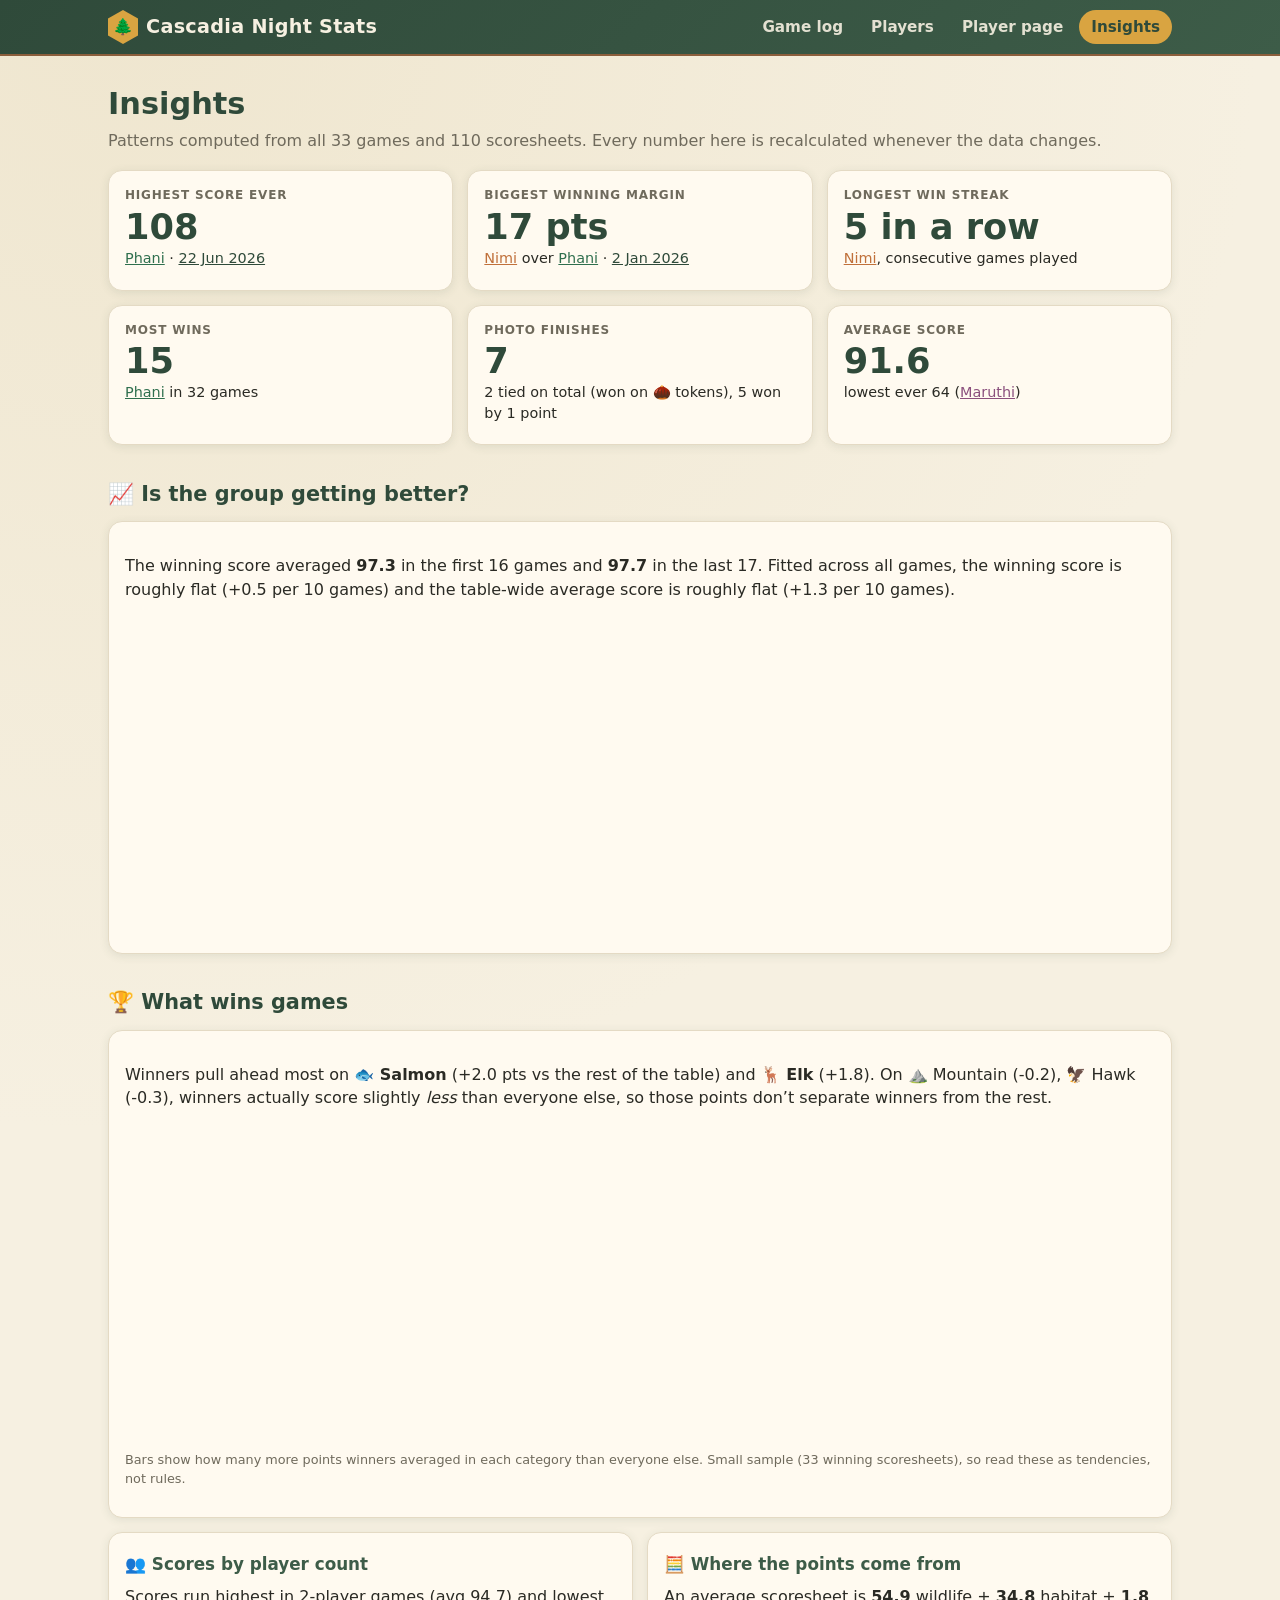
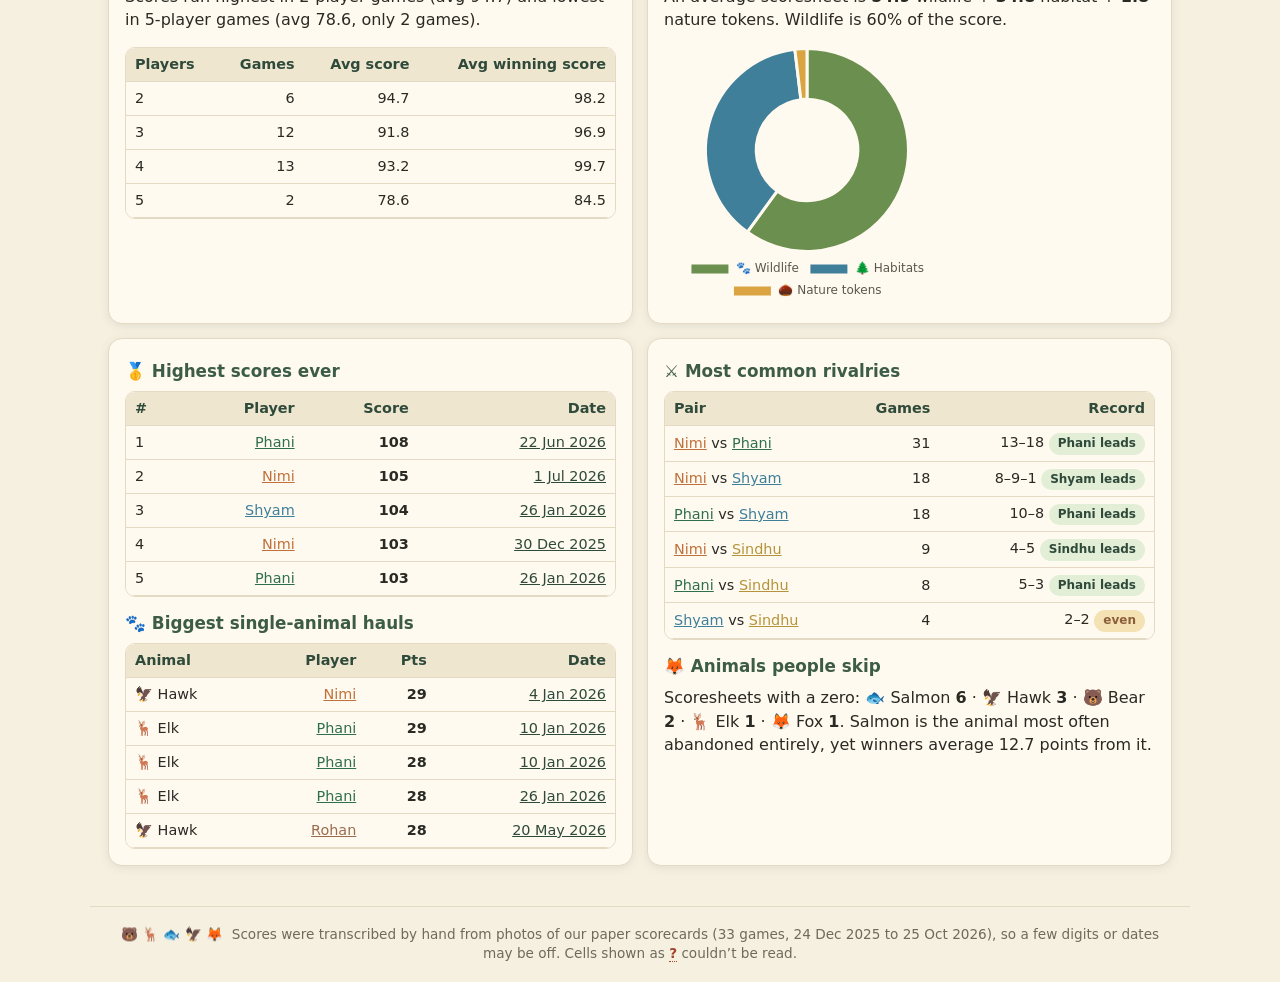
==== insights.html @ d5b33c32 "Cascadia stats site Co-authored-by: Phani Srikanth <binga@users.noreply.github.com>" ====
<!doctype html><html lang="en"><head><meta charset="utf-8"><meta name="viewport" content="width=device-width,initial-scale=1">
<title>Insights · Cascadia Night Stats</title><link rel="stylesheet" href="style.css">
<link rel="icon" href="data:image/svg+xml,<svg xmlns='http://www.w3.org/2000/svg' viewBox='0 0 100 100'><text y='.9em' font-size='90'>🌲</text></svg>">
</head><body>
<main>
  <h1>Insights</h1>
  <p class="lede" id="lede"></p>
  <div class="grid heads" id="heads"></div>

  <h2>📈 Is the group getting better?</h2>
  <div class="card"><p id="wtxt"></p><div class="chartbox"><canvas id="wline"></canvas></div></div>

  <h2>🏆 What wins games</h2>
  <div class="card"><p id="ctxt"></p><div class="chartbox"><canvas id="cbar"></canvas></div>
    <p class="legend-note">Bars show how many more points winners averaged in each category than everyone else. Small sample (<span id="nw"></span> winning scoresheets), so read these as tendencies, not rules.</p></div>

  <div class="grid g2" style="margin-top:14px">
    <div class="card"><h3>👥 Scores by player count</h3><p id="ptxt" style="margin-top:0"></p>
      <div class="tablewrap"><table id="pc"><thead><tr><th>Players</th><th>Games</th><th>Avg score</th><th>Avg winning score</th></tr></thead><tbody></tbody></table></div></div>
    <div class="card"><h3>🧮 Where the points come from</h3><p id="comptxt" style="margin-top:0"></p><div class="chartbox sm"><canvas id="comp"></canvas></div></div>
  </div>

  <div class="grid g2" style="margin-top:14px">
    <div class="card"><h3>🥇 Highest scores ever</h3><div class="tablewrap"><table id="hi"><thead><tr><th>#</th><th>Player</th><th>Score</th><th>Date</th></tr></thead><tbody></tbody></table></div>
      <h3 style="margin-top:14px">🐾 Biggest single-animal hauls</h3><div class="tablewrap"><table id="cells"><thead><tr><th>Animal</th><th>Player</th><th>Pts</th><th>Date</th></tr></thead><tbody></tbody></table></div></div>
    <div class="card"><h3>⚔️ Most common rivalries</h3><div class="tablewrap"><table id="riv"><thead><tr><th>Pair</th><th>Games</th><th>Record</th></tr></thead><tbody></tbody></table></div>
      <h3 style="margin-top:14px">🦊 Animals people skip</h3><p id="zeros" style="margin-top:0"></p></div>
  </div>
</main>
<script src="vendor/chart.umd.min.js"></script><script src="data.js"></script><script src="common.js"></script>
<script>
renderChrome('insights');
const I=D.insights, W=D.wildlife, H=D.habitats;
const glink=(no,txt)=>`<a href="index.html#game-${no}">${txt}</a>`;
document.getElementById('lede').textContent=`Patterns computed from all ${I.n_games} games and ${I.n_rows} scoresheets. Every number here is recalculated whenever the data changes.`;
const hs=I.highest, bm=I.biggest_margin, ls=I.longest_streak;
const heads=[
  ['Highest score ever',hs.score,`${plink(hs.player)} · ${glink(hs.no,fmtDate(hs.date,false))}`],
  ['Biggest winning margin',bm.margin+' pts',`${plink(bm.winner)} over ${plink(bm.runner_up)} · ${glink(bm.no,fmtDate(bm.date,false))}`],
  ['Longest win streak',ls.wins+' in a row',`${plink(ls.player)}, consecutive games played`],
  ['Most wins',I.wins_table[0].wins,`${plink(I.wins_table[0].player)} in ${I.wins_table[0].games} games`],
  ['Photo finishes',I.closest.length+I.one_point_games,`${I.closest.length} tied on total (won on 🌰 tokens), ${I.one_point_games} won by 1 point`],
  ['Average score',fx(I.composition.total),`lowest ever ${I.lowest.score} (${plink(I.lowest.player)})`]];
document.getElementById('heads').innerHTML=heads.map(([k,v,s])=>`<div class="card insight"><div class="k">${k}</div><div class="big">${v}</div><p class="muted" style="font-size:.9rem">${s}</p></div>`).join('');

// winning score over time
const h=I.win_score_halves, sl=I.win_score_slope_per10, sa=I.avg_score_slope_per10;
const dir=v=>Math.abs(v)<1.5?'roughly flat':(v>0?'rising':'falling');
document.getElementById('wtxt').innerHTML=`The winning score averaged <b>${fx(h.first_avg)}</b> in the first ${h.first_n} games and <b>${fx(h.second_avg)}</b> in the last ${h.second_n}. `+
  `Fitted across all games, the winning score is ${dir(sl)} (${sgn(sl)} per 10 games) and the table-wide average score is ${dir(sa)} (${sgn(sa)} per 10 games).`;
const ws=I.win_score_series;
const avgAll=D.games.map(g=>{const t=g.players.filter(p=>p.total!=null).map(p=>p.total);return +(t.reduce((a,b)=>a+b,0)/t.length).toFixed(1);});
new Chart(document.getElementById('wline'),{type:'line',data:{labels:ws.map(w=>'#'+w.no),datasets:[
  {label:'Winning score',data:ws.map(w=>w.score),borderColor:'#d9a441',backgroundColor:'#d9a441',tension:.25,pointRadius:4},
  {label:'Table average',data:avgAll,borderColor:'#2f6f4e',backgroundColor:'#2f6f4e',tension:.25,pointRadius:3,borderDash:[5,4]}]},
  options:{interaction:{mode:'index',intersect:false},plugins:{tooltip:{callbacks:{title:it=>{const w=ws[it[0].dataIndex];const g=D.games[it[0].dataIndex];return `Game #${w.no} · ${fmtDate(w.date,false)}${g.date_uncertain?' (approx.)':''} · winner ${g.winners.map(NAME).join(', ')}`;}}}},
  scales:{y:{suggestedMin:70,title:{display:true,text:'Points'}},x:{ticks:{autoSkip:true,maxRotation:0}}}}});

// categories
const C=I.categories.filter(c=>c.kind!=='nature');
const byDiff=[...C].sort((a,b)=>b.diff-a.diff);
const neg=byDiff.filter(c=>c.diff<0);
document.getElementById('nw').textContent=I.n_games;
const nm=c=>`${ICON[c.cat]} ${LABEL(c.cat)}`;
document.getElementById('ctxt').innerHTML=`Winners pull ahead most on <b>${nm(byDiff[0])}</b> (${sgn(byDiff[0].diff)} pts vs the rest of the table) and <b>${nm(byDiff[1])}</b> (${sgn(byDiff[1].diff)}). `+
  (neg.length?`On ${neg.map(c=>`${nm(c)} (${sgn(c.diff)})`).join(', ')}, winners actually score slightly <i>less</i> than everyone else, so those points don’t separate winners from the rest.`:'');
new Chart(document.getElementById('cbar'),{type:'bar',data:{labels:byDiff.map(nm),datasets:[{label:'Winners minus rest (avg pts)',data:byDiff.map(c=>c.diff),
  backgroundColor:byDiff.map(c=>c.diff>=0?(c.kind==='wildlife'?'#6b8f4e':'#3f7f9a'):'#c0703a'),borderRadius:6}]},
  options:{indexAxis:'y',plugins:{legend:{display:false},tooltip:{callbacks:{label:it=>{const c=byDiff[it.dataIndex];return `winners ${fx(c.win_avg)} vs rest ${fx(c.rest_avg)} (${sgn(c.diff)})`;}}}}}});

// player count
const pcs=I.by_player_count;
document.querySelector('#pc tbody').innerHTML=pcs.map(p=>`<tr><td>${p.n}</td><td>${p.games}</td><td>${fx(p.avg_score)}</td><td>${fx(p.avg_win)}</td></tr>`).join('');
const lowest=[...pcs].sort((a,b)=>a.avg_score-b.avg_score)[0], highest=[...pcs].sort((a,b)=>b.avg_score-a.avg_score)[0];
document.getElementById('ptxt').innerHTML=`Scores run highest in ${highest.n}-player games (avg ${fx(highest.avg_score)}) and lowest in ${lowest.n}-player games (avg ${fx(lowest.avg_score)}${lowest.games<4?`, only ${lowest.games} games`:''}).`;

// composition
const cp=I.composition;
document.getElementById('comptxt').innerHTML=`An average scoresheet is <b>${fx(cp.wildlife)}</b> wildlife + <b>${fx(cp.habitat)}</b> habitat + <b>${fx(cp.nature)}</b> nature tokens. Wildlife is ${fx(100*cp.wildlife/cp.total,0)}% of the score.`;
new Chart(document.getElementById('comp'),{type:'doughnut',data:{labels:['🐾 Wildlife','🌲 Habitats','🌰 Nature tokens'],datasets:[{data:[cp.wildlife,cp.habitat,cp.nature],backgroundColor:['#6b8f4e','#3f7f9a','#d9a441'],borderColor:'#fffaf0',borderWidth:3}]},options:{plugins:{legend:{position:'bottom'}}}});

// records
document.querySelector('#hi tbody').innerHTML=I.highest_list.map((r,i)=>`<tr><td>${i+1}</td><td>${plink(r.player)}</td><td><b>${r.score}</b></td><td>${glink(r.no,fmtDate(r.date,false))}</td></tr>`).join('');
document.querySelector('#cells tbody').innerHTML=I.best_wildlife_cells.map(r=>`<tr><td>${ICON[r.animal]} ${LABEL(r.animal)}</td><td>${plink(r.player)}</td><td><b>${r.pts}</b></td><td>${glink(r.no,fmtDate(r.date,false))}</td></tr>`).join('');
document.querySelector('#riv tbody').innerHTML=I.rivalries.map(r=>{const lead=r.a_wins===r.b_wins?'even':(r.a_wins>r.b_wins?r.a:r.b);
  return `<tr><td>${plink(r.a)} vs ${plink(r.b)}</td><td>${r.games}</td><td>${r.a_wins}–${r.b_wins}${r.ties?`–${r.ties}`:''} ${lead==='even'?'<span class="pill">even</span>':`<span class="pill green">${esc(NAME(lead))} leads</span>`}</td></tr>`;}).join('');
const z=I.categories.filter(c=>c.kind==='wildlife').sort((a,b)=>b.zeros-a.zeros);
document.getElementById('zeros').innerHTML=`Scoresheets with a zero: ${z.map(c=>`${ICON[c.cat]} ${LABEL(c.cat)} <b>${c.zeros}</b>`).join(' · ')}. ${z[0].zeros>0?`${LABEL(z[0].cat)} is the animal most often abandoned entirely, yet winners average ${fx(z[0].win_avg)} points from it.`:''}`;
</script></body></html>
---- style.css ----
:root{
  --forest:#2f4a3a; --forest-2:#3d5c48; --moss:#6b8f4e; --sage:#a9bf8e;
  --cream:#f6f0e1; --paper:#fffaf0; --wood:#8b5e3c; --wood-2:#b07d52;
  --gold:#d9a441; --gold-soft:#f4e2b5; --water:#3f7f9a; --ink:#2a2a24; --muted:#6f6a5c;
  --line:#e4dac4; --shadow:0 2px 10px rgba(47,74,58,.10);
  --radius:14px;
}
*{box-sizing:border-box}
html{scroll-behavior:smooth}
body{margin:0;font-family:"Nunito","Segoe UI",system-ui,-apple-system,Roboto,sans-serif;color:var(--ink);
  background:var(--cream) radial-gradient(circle at 10% 0%,#efe6cf 0,transparent 40%);line-height:1.45}
a{color:var(--forest);}
header.site{background:linear-gradient(135deg,var(--forest),var(--forest-2));color:var(--cream);
  box-shadow:0 2px 0 var(--wood);position:sticky;top:0;z-index:20}
.bar{max-width:1100px;margin:0 auto;display:flex;align-items:center;gap:16px;padding:10px 18px;flex-wrap:wrap}
.brand{font-weight:800;font-size:1.2rem;letter-spacing:.3px;color:var(--cream);text-decoration:none;display:flex;align-items:center;gap:8px}
.brand .hex{display:inline-grid;place-items:center;width:30px;height:34px;background:var(--gold);color:var(--forest);
  clip-path:polygon(50% 0,100% 25%,100% 75%,50% 100%,0 75%,0 25%);font-size:1rem}
nav.main{display:flex;gap:4px;margin-left:auto;flex-wrap:wrap}
nav.main a{color:var(--cream);text-decoration:none;padding:6px 12px;border-radius:999px;font-weight:700;font-size:.95rem;opacity:.9}
nav.main a:hover{background:rgba(255,255,255,.12)}
nav.main a.active{background:var(--gold);color:var(--forest);opacity:1}
main{max-width:1100px;margin:0 auto;padding:22px 18px 40px}
h1{font-size:1.9rem;margin:.2em 0 .1em;color:var(--forest)}
h2{color:var(--forest);font-size:1.3rem;margin:1.6em 0 .6em;display:flex;align-items:center;gap:8px}
h3{margin:.2em 0 .5em;color:var(--forest-2);font-size:1.05rem}
.lede{color:var(--muted);margin:0 0 18px}
.card{background:var(--paper);border:1px solid var(--line);border-radius:var(--radius);box-shadow:var(--shadow);padding:16px}
.grid{display:grid;gap:14px}
.g2{grid-template-columns:repeat(auto-fit,minmax(320px,1fr))}
.g3{grid-template-columns:repeat(auto-fit,minmax(240px,1fr))}
.stats{grid-template-columns:repeat(4,1fr)}
.stat{background:var(--paper);border:1px solid var(--line);border-radius:12px;padding:12px 14px;box-shadow:var(--shadow);position:relative;overflow:hidden}
.stat::after{content:"";position:absolute;right:-14px;top:-14px;width:46px;height:52px;background:var(--gold-soft);opacity:.6;
  clip-path:polygon(50% 0,100% 25%,100% 75%,50% 100%,0 75%,0 25%)}
.stat .k{font-size:.75rem;text-transform:uppercase;letter-spacing:.8px;color:var(--muted);font-weight:700}
.stat .v{font-size:1.7rem;font-weight:800;color:var(--forest);line-height:1.15}
.stat .s{font-size:.8rem;color:var(--muted)}
.up{color:#3c7a2d}.down{color:#a2462e}
.pill{display:inline-block;padding:2px 9px;border-radius:999px;font-size:.75rem;font-weight:700;background:var(--gold-soft);color:var(--wood)}
.pill.approx{background:#efe9da;color:var(--muted);font-weight:600;border:1px dashed #cbbf9f;cursor:help}
.pill.green{background:#e3eed7;color:var(--forest)}
.toolbar{display:flex;gap:10px;flex-wrap:wrap;align-items:center;margin:0 0 14px}
select,button{font:inherit;padding:7px 12px;border-radius:10px;border:1px solid var(--line);background:var(--paper);color:var(--ink)}
button{cursor:pointer;font-weight:700}
/* game log */
.month{position:sticky;top:58px;z-index:5;background:var(--cream);padding:8px 0 6px;margin:22px 0 8px;
  font-weight:800;color:var(--wood);font-size:1.05rem;border-bottom:2px solid var(--line);display:flex;justify-content:space-between;align-items:baseline}
.month small{color:var(--muted);font-weight:600}
.game{margin:0 0 12px}
.game-head{display:flex;gap:10px;align-items:center;flex-wrap:wrap;margin-bottom:10px}
.game-no{font-weight:800;color:var(--paper);background:var(--forest);border-radius:8px;padding:2px 8px;font-size:.85rem}
.game-date{font-weight:700}
.game-meta{color:var(--muted);font-size:.85rem;margin-left:auto}
.ranks{display:flex;flex-direction:column;gap:6px}
.rank{display:grid;grid-template-columns:30px 1fr auto;align-items:center;gap:10px;padding:6px 10px;border-radius:10px;background:#fbf6ea}
.rank.win{background:linear-gradient(90deg,var(--gold-soft),#fbf2da);border:1px solid #e9cf8f}
.rank .pos{font-weight:800;color:var(--muted);text-align:center}
.rank.win .pos{color:var(--wood)}
.rank .nm a{font-weight:800;text-decoration:none}
.rank .sc{font-weight:800;font-size:1.15rem;color:var(--forest)}
.bar-track{height:6px;background:#eee3c9;border-radius:6px;margin-top:3px;overflow:hidden}
.bar-fill{height:100%;background:var(--moss);border-radius:6px}
.rank.win .bar-fill{background:var(--gold)}
details.sheet{margin-top:10px}
details.sheet summary{cursor:pointer;font-weight:700;color:var(--forest-2);font-size:.9rem;list-style:none}
details.sheet summary::before{content:"▸ ";}
details.sheet[open] summary::before{content:"▾ ";}
.tablewrap{overflow-x:auto;-webkit-overflow-scrolling:touch;margin-top:8px;border-radius:10px;border:1px solid var(--line)}
table{border-collapse:collapse;width:100%;background:var(--paper);font-size:.9rem}
th,td{padding:6px 9px;text-align:right;border-bottom:1px solid var(--line);white-space:nowrap}
th:first-child,td:first-child{text-align:left}
thead th{background:#efe6cf;color:var(--forest);font-weight:800;position:sticky;top:0}
tr.sub td{background:#f4ecd8;font-weight:800}
tr.total td{background:var(--forest);color:var(--cream);font-weight:800}
td.win-col{background:#fbf0d2}
tr.total td.win-col{background:var(--wood)}
.hab{display:inline-flex;gap:4px;align-items:baseline}
.hab .b{font-size:.75rem;color:var(--wood);font-weight:700}
.unk{color:#a2462e;font-weight:800;cursor:help;border-bottom:1px dotted #a2462e}
.note-dot{color:var(--wood);cursor:help;font-size:.7rem;vertical-align:super}
.game-notes{font-size:.8rem;color:var(--muted);margin:8px 2px 0}
/* leaderboard */
table.sortable th{cursor:pointer;user-select:none}
table.sortable th.sorted-desc::after{content:" ▾"}
table.sortable th.sorted-asc::after{content:" ▴"}
table.sortable td a{font-weight:800;text-decoration:none}
tr.minor td{color:var(--muted)}
.chips{display:flex;gap:6px;flex-wrap:wrap;margin:0 0 16px}
.chip{padding:6px 12px;border-radius:999px;border:1px solid var(--line);background:var(--paper);text-decoration:none;font-weight:800;color:var(--forest)}
.chip.active{background:var(--forest);color:var(--cream);border-color:var(--forest)}
.chip.minor{font-weight:600;color:var(--muted)}
.chip.active.minor{color:var(--cream)}
.trend{font-size:1.05rem;font-weight:800;padding:10px 14px;border-radius:12px;background:#e3eed7;color:var(--forest);display:inline-block;margin:4px 0 10px}
.trend.down{background:#f5e0d6;color:#8a3a22}
.trend.flat{background:#efe9da;color:var(--wood)}
.chartbox{position:relative;height:320px}
.chartbox.sm{height:260px}
.legend-note{font-size:.8rem;color:var(--muted);margin-top:6px}
.big{font-size:2.2rem;font-weight:800;color:var(--forest);line-height:1}
.insight .big{margin:4px 0}
.insight .k{font-size:.75rem;text-transform:uppercase;letter-spacing:.8px;color:var(--muted);font-weight:700}
.heads{grid-template-columns:repeat(3,1fr)}
@media (max-width:820px){.heads{grid-template-columns:repeat(2,1fr)}}
.insight p{margin:.3em 0;color:var(--ink)}
.muted{color:var(--muted)}
footer{max-width:1100px;margin:0 auto;padding:18px;color:var(--muted);font-size:.85rem;border-top:1px solid var(--line);text-align:center}
.emoji{font-size:1.1em}
@media (max-width:640px){
  h1{font-size:1.5rem}
  .bar{padding:8px 12px;gap:8px}
  nav.main{margin-left:0;width:100%;justify-content:space-between}
  nav.main a{padding:5px 9px;font-size:.88rem}
  main{padding:16px 12px 30px}
  .month{top:92px}
  .game-meta{margin-left:0;width:100%}
  .chartbox{height:260px}
  .stat .v{font-size:1.4rem}
  .stats{grid-template-columns:repeat(2,1fr)}
  th,td{padding:5px 7px;font-size:.84rem}
}
.game{scroll-margin-top:130px}
tr.total .unk{color:var(--gold);border-color:var(--gold)}
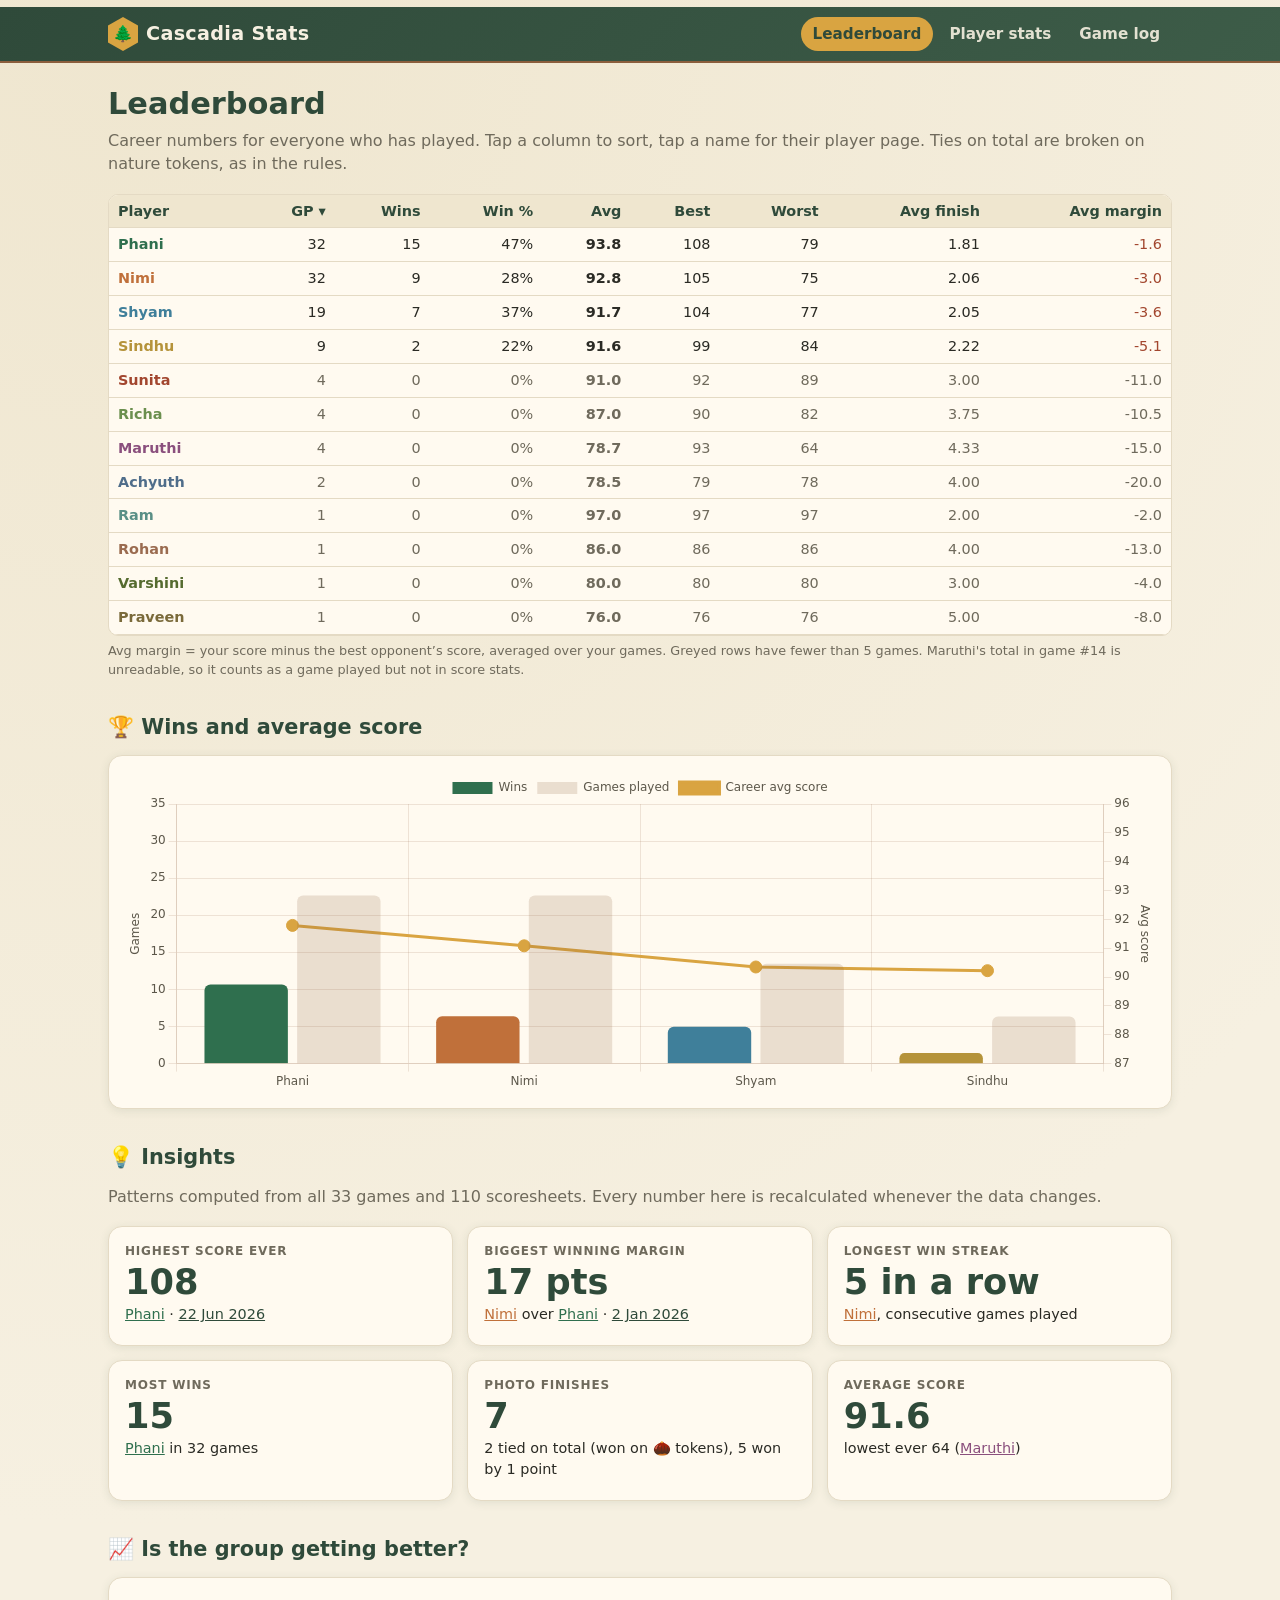
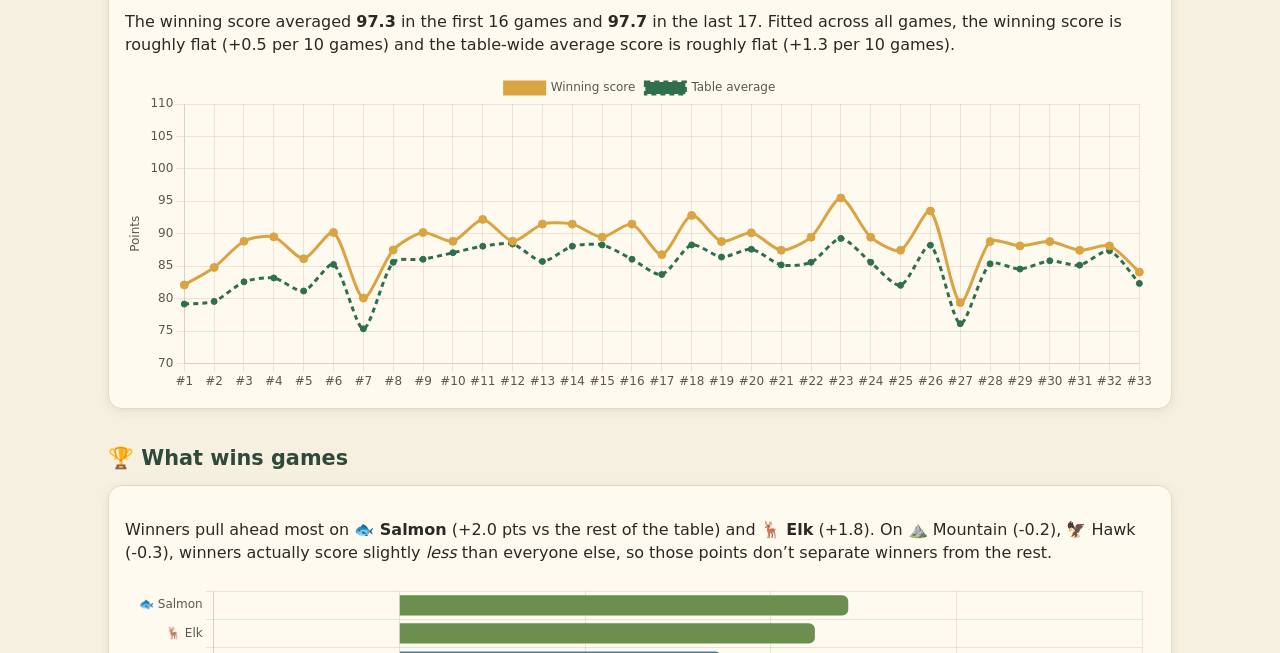
==== commit 467a883c: "Rename to Cascadia Stats; Leaderboard first, Player stats, Game log last Co-authored-by: Phani Srika" ====
--- a/insights.html
+++ b/insights.html
@@ -1,89 +1 @@
-<!doctype html><html lang="en"><head><meta charset="utf-8"><meta name="viewport" content="width=device-width,initial-scale=1">
-<title>Insights · Cascadia Night Stats</title><link rel="stylesheet" href="style.css">
-<link rel="icon" href="data:image/svg+xml,<svg xmlns='http://www.w3.org/2000/svg' viewBox='0 0 100 100'><text y='.9em' font-size='90'>🌲</text></svg>">
-</head><body>
-<main>
-  <h1>Insights</h1>
-  <p class="lede" id="lede"></p>
-  <div class="grid heads" id="heads"></div>
-
-  <h2>📈 Is the group getting better?</h2>
-  <div class="card"><p id="wtxt"></p><div class="chartbox"><canvas id="wline"></canvas></div></div>
-
-  <h2>🏆 What wins games</h2>
-  <div class="card"><p id="ctxt"></p><div class="chartbox"><canvas id="cbar"></canvas></div>
-    <p class="legend-note">Bars show how many more points winners averaged in each category than everyone else. Small sample (<span id="nw"></span> winning scoresheets), so read these as tendencies, not rules.</p></div>
-
-  <div class="grid g2" style="margin-top:14px">
-    <div class="card"><h3>👥 Scores by player count</h3><p id="ptxt" style="margin-top:0"></p>
-      <div class="tablewrap"><table id="pc"><thead><tr><th>Players</th><th>Games</th><th>Avg score</th><th>Avg winning score</th></tr></thead><tbody></tbody></table></div></div>
-    <div class="card"><h3>🧮 Where the points come from</h3><p id="comptxt" style="margin-top:0"></p><div class="chartbox sm"><canvas id="comp"></canvas></div></div>
-  </div>
-
-  <div class="grid g2" style="margin-top:14px">
-    <div class="card"><h3>🥇 Highest scores ever</h3><div class="tablewrap"><table id="hi"><thead><tr><th>#</th><th>Player</th><th>Score</th><th>Date</th></tr></thead><tbody></tbody></table></div>
-      <h3 style="margin-top:14px">🐾 Biggest single-animal hauls</h3><div class="tablewrap"><table id="cells"><thead><tr><th>Animal</th><th>Player</th><th>Pts</th><th>Date</th></tr></thead><tbody></tbody></table></div></div>
-    <div class="card"><h3>⚔️ Most common rivalries</h3><div class="tablewrap"><table id="riv"><thead><tr><th>Pair</th><th>Games</th><th>Record</th></tr></thead><tbody></tbody></table></div>
-      <h3 style="margin-top:14px">🦊 Animals people skip</h3><p id="zeros" style="margin-top:0"></p></div>
-  </div>
-</main>
-<script src="vendor/chart.umd.min.js"></script><script src="data.js"></script><script src="common.js"></script>
-<script>
-renderChrome('insights');
-const I=D.insights, W=D.wildlife, H=D.habitats;
-const glink=(no,txt)=>`<a href="index.html#game-${no}">${txt}</a>`;
-document.getElementById('lede').textContent=`Patterns computed from all ${I.n_games} games and ${I.n_rows} scoresheets. Every number here is recalculated whenever the data changes.`;
-const hs=I.highest, bm=I.biggest_margin, ls=I.longest_streak;
-const heads=[
-  ['Highest score ever',hs.score,`${plink(hs.player)} · ${glink(hs.no,fmtDate(hs.date,false))}`],
-  ['Biggest winning margin',bm.margin+' pts',`${plink(bm.winner)} over ${plink(bm.runner_up)} · ${glink(bm.no,fmtDate(bm.date,false))}`],
-  ['Longest win streak',ls.wins+' in a row',`${plink(ls.player)}, consecutive games played`],
-  ['Most wins',I.wins_table[0].wins,`${plink(I.wins_table[0].player)} in ${I.wins_table[0].games} games`],
-  ['Photo finishes',I.closest.length+I.one_point_games,`${I.closest.length} tied on total (won on 🌰 tokens), ${I.one_point_games} won by 1 point`],
-  ['Average score',fx(I.composition.total),`lowest ever ${I.lowest.score} (${plink(I.lowest.player)})`]];
-document.getElementById('heads').innerHTML=heads.map(([k,v,s])=>`<div class="card insight"><div class="k">${k}</div><div class="big">${v}</div><p class="muted" style="font-size:.9rem">${s}</p></div>`).join('');
-
-// winning score over time
-const h=I.win_score_halves, sl=I.win_score_slope_per10, sa=I.avg_score_slope_per10;
-const dir=v=>Math.abs(v)<1.5?'roughly flat':(v>0?'rising':'falling');
-document.getElementById('wtxt').innerHTML=`The winning score averaged <b>${fx(h.first_avg)}</b> in the first ${h.first_n} games and <b>${fx(h.second_avg)}</b> in the last ${h.second_n}. `+
-  `Fitted across all games, the winning score is ${dir(sl)} (${sgn(sl)} per 10 games) and the table-wide average score is ${dir(sa)} (${sgn(sa)} per 10 games).`;
-const ws=I.win_score_series;
-const avgAll=D.games.map(g=>{const t=g.players.filter(p=>p.total!=null).map(p=>p.total);return +(t.reduce((a,b)=>a+b,0)/t.length).toFixed(1);});
-new Chart(document.getElementById('wline'),{type:'line',data:{labels:ws.map(w=>'#'+w.no),datasets:[
-  {label:'Winning score',data:ws.map(w=>w.score),borderColor:'#d9a441',backgroundColor:'#d9a441',tension:.25,pointRadius:4},
-  {label:'Table average',data:avgAll,borderColor:'#2f6f4e',backgroundColor:'#2f6f4e',tension:.25,pointRadius:3,borderDash:[5,4]}]},
-  options:{interaction:{mode:'index',intersect:false},plugins:{tooltip:{callbacks:{title:it=>{const w=ws[it[0].dataIndex];const g=D.games[it[0].dataIndex];return `Game #${w.no} · ${fmtDate(w.date,false)}${g.date_uncertain?' (approx.)':''} · winner ${g.winners.map(NAME).join(', ')}`;}}}},
-  scales:{y:{suggestedMin:70,title:{display:true,text:'Points'}},x:{ticks:{autoSkip:true,maxRotation:0}}}}});
-
-// categories
-const C=I.categories.filter(c=>c.kind!=='nature');
-const byDiff=[...C].sort((a,b)=>b.diff-a.diff);
-const neg=byDiff.filter(c=>c.diff<0);
-document.getElementById('nw').textContent=I.n_games;
-const nm=c=>`${ICON[c.cat]} ${LABEL(c.cat)}`;
-document.getElementById('ctxt').innerHTML=`Winners pull ahead most on <b>${nm(byDiff[0])}</b> (${sgn(byDiff[0].diff)} pts vs the rest of the table) and <b>${nm(byDiff[1])}</b> (${sgn(byDiff[1].diff)}). `+
-  (neg.length?`On ${neg.map(c=>`${nm(c)} (${sgn(c.diff)})`).join(', ')}, winners actually score slightly <i>less</i> than everyone else, so those points don’t separate winners from the rest.`:'');
-new Chart(document.getElementById('cbar'),{type:'bar',data:{labels:byDiff.map(nm),datasets:[{label:'Winners minus rest (avg pts)',data:byDiff.map(c=>c.diff),
-  backgroundColor:byDiff.map(c=>c.diff>=0?(c.kind==='wildlife'?'#6b8f4e':'#3f7f9a'):'#c0703a'),borderRadius:6}]},
-  options:{indexAxis:'y',plugins:{legend:{display:false},tooltip:{callbacks:{label:it=>{const c=byDiff[it.dataIndex];return `winners ${fx(c.win_avg)} vs rest ${fx(c.rest_avg)} (${sgn(c.diff)})`;}}}}}});
-
-// player count
-const pcs=I.by_player_count;
-document.querySelector('#pc tbody').innerHTML=pcs.map(p=>`<tr><td>${p.n}</td><td>${p.games}</td><td>${fx(p.avg_score)}</td><td>${fx(p.avg_win)}</td></tr>`).join('');
-const lowest=[...pcs].sort((a,b)=>a.avg_score-b.avg_score)[0], highest=[...pcs].sort((a,b)=>b.avg_score-a.avg_score)[0];
-document.getElementById('ptxt').innerHTML=`Scores run highest in ${highest.n}-player games (avg ${fx(highest.avg_score)}) and lowest in ${lowest.n}-player games (avg ${fx(lowest.avg_score)}${lowest.games<4?`, only ${lowest.games} games`:''}).`;
-
-// composition
-const cp=I.composition;
-document.getElementById('comptxt').innerHTML=`An average scoresheet is <b>${fx(cp.wildlife)}</b> wildlife + <b>${fx(cp.habitat)}</b> habitat + <b>${fx(cp.nature)}</b> nature tokens. Wildlife is ${fx(100*cp.wildlife/cp.total,0)}% of the score.`;
-new Chart(document.getElementById('comp'),{type:'doughnut',data:{labels:['🐾 Wildlife','🌲 Habitats','🌰 Nature tokens'],datasets:[{data:[cp.wildlife,cp.habitat,cp.nature],backgroundColor:['#6b8f4e','#3f7f9a','#d9a441'],borderColor:'#fffaf0',borderWidth:3}]},options:{plugins:{legend:{position:'bottom'}}}});
-
-// records
-document.querySelector('#hi tbody').innerHTML=I.highest_list.map((r,i)=>`<tr><td>${i+1}</td><td>${plink(r.player)}</td><td><b>${r.score}</b></td><td>${glink(r.no,fmtDate(r.date,false))}</td></tr>`).join('');
-document.querySelector('#cells tbody').innerHTML=I.best_wildlife_cells.map(r=>`<tr><td>${ICON[r.animal]} ${LABEL(r.animal)}</td><td>${plink(r.player)}</td><td><b>${r.pts}</b></td><td>${glink(r.no,fmtDate(r.date,false))}</td></tr>`).join('');
-document.querySelector('#riv tbody').innerHTML=I.rivalries.map(r=>{const lead=r.a_wins===r.b_wins?'even':(r.a_wins>r.b_wins?r.a:r.b);
-  return `<tr><td>${plink(r.a)} vs ${plink(r.b)}</td><td>${r.games}</td><td>${r.a_wins}–${r.b_wins}${r.ties?`–${r.ties}`:''} ${lead==='even'?'<span class="pill">even</span>':`<span class="pill green">${esc(NAME(lead))} leads</span>`}</td></tr>`;}).join('');
-const z=I.categories.filter(c=>c.kind==='wildlife').sort((a,b)=>b.zeros-a.zeros);
-document.getElementById('zeros').innerHTML=`Scoresheets with a zero: ${z.map(c=>`${ICON[c.cat]} ${LABEL(c.cat)} <b>${c.zeros}</b>`).join(' · ')}. ${z[0].zeros>0?`${LABEL(z[0].cat)} is the animal most often abandoned entirely, yet winners average ${fx(z[0].win_avg)} points from it.`:''}`;
-</script></body></html>
+<!doctype html><html><head><meta charset="utf-8"><meta http-equiv="refresh" content="0; url=index.html#insights"><link rel="canonical" href="index.html#insights"><title>Cascadia Stats</title></head><body><a href="index.html#insights">Cascadia Stats</a></body></html>
